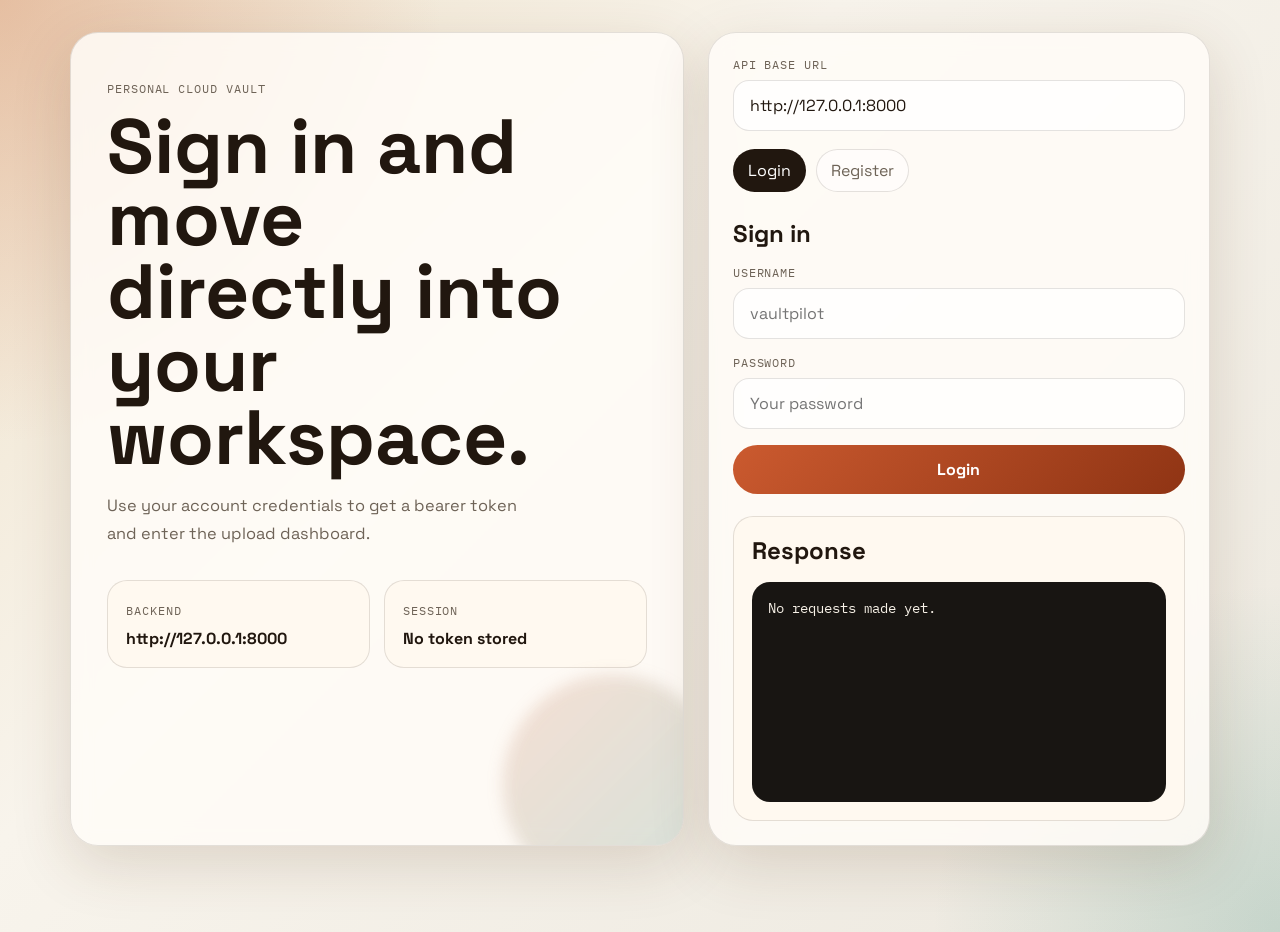
==== frontend/main.html @ 19fe4941 "added UI" ====
<!DOCTYPE html>
<html lang="en">
<head>
  <meta charset="UTF-8">
  <meta name="viewport" content="width=device-width, initial-scale=1.0">
  <title>Cloud Vault Workspace</title>
  <link rel="preconnect" href="https://fonts.googleapis.com">
  <link rel="preconnect" href="https://fonts.gstatic.com" crossorigin>
  <link href="https://fonts.googleapis.com/css2?family=Space+Grotesk:wght@400;500;700&family=IBM+Plex+Mono:wght@400;500&display=swap" rel="stylesheet">
  <link rel="stylesheet" href="./styles.css">
</head>
<body>
  <main class="page-shell">
    <section class="hero-panel">
      <p class="eyebrow">Personal Cloud Vault</p>
      <h1>Your workspace is ready for files and folders.</h1>
      <p class="hero-copy">
        Upload files into root or into one of your folders, then refresh to inspect the current workspace state.
      </p>
      <div class="status-grid">
        <article>
          <span class="status-label">Backend</span>
          <strong id="backend-url-label">http://127.0.0.1:8000</strong>
        </article>
        <article>
          <span class="status-label">Session</span>
          <strong id="session-state">Bearer token stored</strong>
        </article>
      </div>
      <div class="hero-actions">
        <button id="fetch-me" class="secondary-action" type="button">Check Session</button>
        <button id="logout-button" class="ghost-action" type="button">Logout</button>
      </div>
    </section>

    <section class="auth-panel">
      <div class="panel-topbar">
        <label class="api-field">
          <span>API Base URL</span>
          <input id="api-base-url" type="url" value="http://127.0.0.1:8000">
        </label>
      </div>

      <section class="dashboard-panel">
        <div class="dashboard-header">
          <div>
            <p class="eyebrow">Workspace</p>
            <h2>Manage files and folders</h2>
          </div>
          <button id="refresh-data" class="secondary-action" type="button">Refresh Data</button>
        </div>

        <p id="flash-message" class="flash-message" hidden></p>

        <div class="dashboard-grid dashboard-grid-actions">
          <section class="collection-panel">
            <div class="collection-header">
              <h3>Upload File</h3>
            </div>
            <form id="upload-form" class="upload-form">
              <label>
                <span>Select file</span>
                <input id="upload-file" type="file" required>
              </label>
              <label>
                <span>Folder</span>
                <select id="folder-select">
                  <option value="">Root</option>
                </select>
              </label>
              <button class="primary-action" type="submit">Upload File</button>
            </form>
          </section>

          <section class="collection-panel">
            <div class="collection-header">
              <h3>Create Folder</h3>
            </div>
            <form id="create-folder-form" class="upload-form">
              <label>
                <span>Folder name</span>
                <input id="folder-name" type="text" placeholder="Documents" required>
              </label>
              <label>
                <span>Parent folder</span>
                <select id="parent-folder-select">
                  <option value="">Root</option>
                </select>
              </label>
              <button class="primary-action" type="submit">Create Folder</button>
            </form>
          </section>
        </div>

        <div class="dashboard-grid">
          <section class="collection-panel">
            <div class="collection-header">
              <h3>Folders</h3>
              <span id="folder-count" class="pill">0</span>
            </div>
            <ul id="folder-list" class="collection-list">
              <li class="empty-state">No folders loaded yet.</li>
            </ul>
          </section>

          <section class="collection-panel">
            <div class="collection-header">
              <h3>Files</h3>
              <span id="file-count" class="pill">0</span>
            </div>
            <ul id="file-list" class="collection-list">
              <li class="empty-state">No files loaded yet.</li>
            </ul>
          </section>
        </div>
      </section>

      <section class="result-panel">
        <div class="result-header">
          <h3>Response</h3>
        </div>
        <pre id="response-output">No requests made yet.</pre>
      </section>
    </section>
  </main>

  <script src="./common.js"></script>
  <script src="./main.js"></script>
</body>
</html>
---- frontend/styles.css ----
:root {
  --bg: #f3efe5;
  --panel: rgba(255, 252, 247, 0.86);
  --panel-strong: #fff9f0;
  --text: #21170f;
  --muted: #6e6357;
  --line: rgba(33, 23, 15, 0.12);
  --accent: #cb5a2f;
  --accent-dark: #8f3414;
  --shadow: 0 18px 60px rgba(88, 49, 20, 0.16);
}

* {
  box-sizing: border-box;
}

body {
  margin: 0;
  min-height: 100vh;
  font-family: "Space Grotesk", sans-serif;
  color: var(--text);
  background:
    radial-gradient(circle at top left, rgba(203, 90, 47, 0.26), transparent 28%),
    radial-gradient(circle at bottom right, rgba(45, 135, 121, 0.20), transparent 22%),
    linear-gradient(135deg, #efe2ca 0%, #f8f4ec 38%, #ece8df 100%);
}

.page-shell {
  width: min(1140px, calc(100% - 32px));
  margin: 32px auto;
  display: grid;
  grid-template-columns: 1.1fr 0.9fr;
  gap: 24px;
  align-items: stretch;
}

.hero-panel,
.auth-panel {
  border: 1px solid var(--line);
  border-radius: 28px;
  background: var(--panel);
  backdrop-filter: blur(10px);
  box-shadow: var(--shadow);
}

.hero-panel {
  padding: 36px;
  position: relative;
  overflow: hidden;
}

.hero-panel::after {
  content: "";
  position: absolute;
  inset: auto -40px -50px auto;
  width: 220px;
  height: 220px;
  border-radius: 50%;
  background: linear-gradient(135deg, rgba(203, 90, 47, 0.18), rgba(45, 135, 121, 0.20));
  filter: blur(8px);
}

.eyebrow,
.status-label,
label span {
  font-family: "IBM Plex Mono", monospace;
  letter-spacing: 0.08em;
  text-transform: uppercase;
  font-size: 0.72rem;
  color: var(--muted);
}

h1 {
  margin: 14px 0 18px;
  font-size: clamp(2.5rem, 6vw, 4.8rem);
  line-height: 0.95;
  max-width: 10ch;
}

.hero-copy {
  max-width: 44ch;
  font-size: 1.02rem;
  line-height: 1.7;
  color: var(--muted);
}

.status-grid {
  margin-top: 32px;
  display: grid;
  grid-template-columns: repeat(2, minmax(0, 1fr));
  gap: 14px;
}

.status-grid article,
.result-panel {
  background: var(--panel-strong);
  border: 1px solid var(--line);
  border-radius: 20px;
}

.status-grid article {
  padding: 18px;
}

.hero-actions {
  margin-top: 18px;
  display: flex;
  gap: 12px;
  flex-wrap: wrap;
}

.status-grid strong {
  margin-top: 8px;
  display: block;
  font-size: 1rem;
}

.auth-panel {
  padding: 24px;
  display: flex;
  flex-direction: column;
  gap: 18px;
}

.panel-topbar {
  display: flex;
}

.api-field {
  width: 100%;
}

.link-row {
  display: flex;
  gap: 10px;
}

.nav-pill {
  display: inline-flex;
  align-items: center;
  justify-content: center;
  padding: 10px 14px;
  border-radius: 999px;
  border: 1px solid var(--line);
  background: rgba(255, 255, 255, 0.45);
  color: var(--muted);
  text-decoration: none;
}

.nav-pill.is-active {
  background: var(--text);
  color: #fff;
}

.tab-row {
  display: grid;
  grid-template-columns: repeat(2, 1fr);
  gap: 10px;
}

.tab {
  border: 1px solid var(--line);
  border-radius: 999px;
  padding: 12px 18px;
  background: rgba(255, 255, 255, 0.45);
  color: var(--muted);
  font: inherit;
  cursor: pointer;
  transition: transform 160ms ease, background-color 160ms ease, color 160ms ease;
}

.tab:hover,
.tab:focus-visible,
.primary-action:hover,
.secondary-action:hover {
  transform: translateY(-1px);
}

.tab.is-active {
  background: var(--text);
  color: #fff;
}

.auth-form {
  display: none;
  grid-template-columns: 1fr;
  gap: 16px;
  padding: 8px 0 4px;
}

.auth-form.is-visible {
  display: grid;
}

.flash-message {
  margin: 0;
  padding: 12px 14px;
  border-radius: 14px;
  border: 1px solid var(--line);
  background: rgba(33, 23, 15, 0.05);
  color: var(--text);
  font-size: 0.95rem;
}

.flash-message.is-error {
  background: rgba(187, 58, 38, 0.10);
  border-color: rgba(187, 58, 38, 0.25);
  color: #7f2411;
}

.flash-message.is-success {
  background: rgba(35, 126, 94, 0.10);
  border-color: rgba(35, 126, 94, 0.24);
  color: #1d5d46;
}

.auth-form h2,
.dashboard-header h2,
.result-header h3 {
  margin: 0;
  font-size: 1.5rem;
}

label {
  display: grid;
  gap: 8px;
}

input {
  width: 100%;
  border: 1px solid var(--line);
  border-radius: 16px;
  padding: 14px 16px;
  background: rgba(255, 255, 255, 0.72);
  color: var(--text);
  font: inherit;
}

select {
  width: 100%;
  border: 1px solid var(--line);
  border-radius: 16px;
  padding: 14px 16px;
  background: rgba(255, 255, 255, 0.72);
  color: var(--text);
  font: inherit;
}

select:focus {
  outline: 2px solid rgba(203, 90, 47, 0.28);
  outline-offset: 2px;
  border-color: rgba(203, 90, 47, 0.52);
}

input:focus {
  outline: 2px solid rgba(203, 90, 47, 0.28);
  outline-offset: 2px;
  border-color: rgba(203, 90, 47, 0.52);
}

.primary-action,
.secondary-action,
.ghost-action {
  border: none;
  border-radius: 999px;
  cursor: pointer;
  font: inherit;
}

.primary-action {
  padding: 14px 18px;
  background: linear-gradient(135deg, var(--accent), var(--accent-dark));
  color: white;
  font-weight: 700;
}

.secondary-action {
  padding: 10px 14px;
  background: rgba(33, 23, 15, 0.08);
  color: var(--text);
}

.ghost-action {
  padding: 10px 14px;
  border: 1px solid var(--line);
  background: rgba(255, 255, 255, 0.48);
  color: var(--text);
}

.result-panel {
  padding: 18px;
}

.dashboard-panel {
  display: grid;
  gap: 18px;
}

.dashboard-header,
.collection-header {
  display: flex;
  align-items: center;
  justify-content: space-between;
  gap: 12px;
}

.upload-form {
  display: grid;
  gap: 16px;
}

.dashboard-grid {
  display: grid;
  grid-template-columns: repeat(2, minmax(0, 1fr));
  gap: 14px;
}

.dashboard-grid-actions {
  align-items: start;
}

.collection-panel {
  padding: 18px;
  background: var(--panel-strong);
  border: 1px solid var(--line);
  border-radius: 20px;
}

.collection-list {
  list-style: none;
  margin: 16px 0 0;
  padding: 0;
  display: grid;
  gap: 10px;
}

.collection-list li {
  padding: 12px 14px;
  border-radius: 16px;
  background: rgba(33, 23, 15, 0.05);
  border: 1px solid rgba(33, 23, 15, 0.08);
}

.collection-name {
  display: block;
  font-weight: 700;
}

.collection-meta,
.empty-state,
.pill {
  font-family: "IBM Plex Mono", monospace;
  font-size: 0.78rem;
  color: var(--muted);
}

.pill {
  padding: 6px 10px;
  border-radius: 999px;
  background: rgba(33, 23, 15, 0.08);
}

.result-header {
  display: flex;
  justify-content: space-between;
  align-items: center;
  gap: 12px;
}

pre {
  margin: 16px 0 0;
  min-height: 220px;
  max-height: 340px;
  overflow: auto;
  padding: 16px;
  border-radius: 18px;
  background: #181512;
  color: #f7f1e7;
  font-family: "IBM Plex Mono", monospace;
  font-size: 0.88rem;
  line-height: 1.55;
}

@media (max-width: 920px) {
  .page-shell {
    grid-template-columns: 1fr;
  }

  h1 {
    max-width: none;
  }
}

@media (max-width: 560px) {
  .page-shell {
    width: min(100% - 20px, 1140px);
    margin: 10px auto 20px;
  }

  .hero-panel,
  .auth-panel {
    border-radius: 22px;
  }

  .hero-panel,
  .auth-panel,
  .status-grid article,
  .result-panel {
    padding-left: 18px;
    padding-right: 18px;
  }

  .status-grid {
    grid-template-columns: 1fr;
  }

  .result-header {
    align-items: flex-start;
    flex-direction: column;
  }

  .dashboard-grid {
    grid-template-columns: 1fr;
  }
}
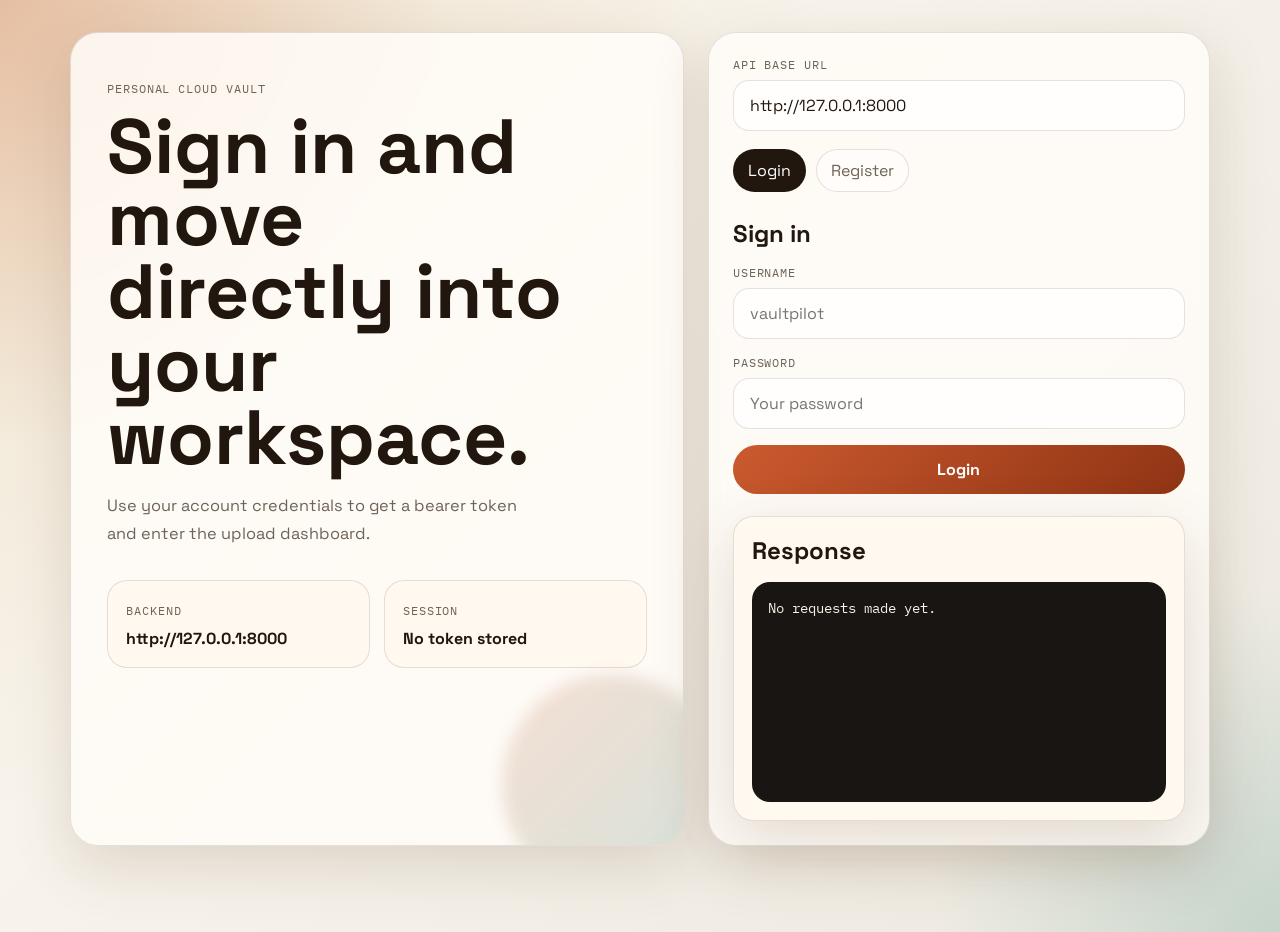
==== commit 514fb35d: "Implement folder and file movement functionality; add download and folder contents retrieval endpoin" ====
--- a/frontend/main.html
+++ b/frontend/main.html
@@ -10,116 +10,130 @@
   <link rel="stylesheet" href="./styles.css">
 </head>
 <body>
-  <main class="page-shell">
-    <section class="hero-panel">
-      <p class="eyebrow">Personal Cloud Vault</p>
-      <h1>Your workspace is ready for files and folders.</h1>
-      <p class="hero-copy">
-        Upload files into root or into one of your folders, then refresh to inspect the current workspace state.
-      </p>
-      <div class="status-grid">
-        <article>
-          <span class="status-label">Backend</span>
-          <strong id="backend-url-label">http://127.0.0.1:8000</strong>
-        </article>
-        <article>
-          <span class="status-label">Session</span>
-          <strong id="session-state">Bearer token stored</strong>
-        </article>
+  <main class="drive-shell">
+    <header class="drive-topbar">
+      <div class="drive-brand">
+        <span class="drive-logo">CV</span>
+        <div>
+          <p class="eyebrow">Personal Cloud Vault</p>
+          <h1 class="drive-title">My Drive</h1>
+        </div>
       </div>
-      <div class="hero-actions">
-        <button id="fetch-me" class="secondary-action" type="button">Check Session</button>
-        <button id="logout-button" class="ghost-action" type="button">Logout</button>
-      </div>
-    </section>
 
-    <section class="auth-panel">
-      <div class="panel-topbar">
-        <label class="api-field">
+      <div class="drive-topbar-actions">
+        <label class="api-field compact-field">
           <span>API Base URL</span>
           <input id="api-base-url" type="url" value="http://127.0.0.1:8000">
         </label>
+        <button id="fetch-me" class="secondary-action" type="button">Check Session</button>
+        <button id="refresh-data" class="secondary-action" type="button">Refresh</button>
+        <button id="logout-button" class="ghost-action" type="button">Logout</button>
       </div>
+    </header>
 
-      <section class="dashboard-panel">
-        <div class="dashboard-header">
-          <div>
-            <p class="eyebrow">Workspace</p>
-            <h2>Manage files and folders</h2>
+    <section class="drive-layout">
+      <aside class="drive-sidebar">
+        <section class="sidebar-card">
+          <p class="eyebrow">Account</p>
+          <h2 id="welcome-heading" class="sidebar-title">Loading workspace...</h2>
+          <p id="workspace-subtitle" class="sidebar-copy">Checking the authenticated user.</p>
+          <div class="status-grid drive-status-grid">
+            <article>
+              <span class="status-label">Backend</span>
+              <strong id="backend-url-label">http://127.0.0.1:8000</strong>
+            </article>
+            <article>
+              <span class="status-label">Session</span>
+              <strong id="session-state">Bearer token stored</strong>
+            </article>
           </div>
-          <button id="refresh-data" class="secondary-action" type="button">Refresh Data</button>
-        </div>
+        </section>
+
+        <section class="sidebar-card">
+          <div class="collection-header">
+            <h3>Upload File</h3>
+          </div>
+          <form id="upload-form" class="upload-form">
+            <label>
+              <span>Select file</span>
+              <input id="upload-file" type="file" required>
+            </label>
+            <label>
+              <span>Folder</span>
+              <select id="folder-select">
+                <option value="">Root</option>
+              </select>
+            </label>
+            <button class="primary-action" type="submit">Upload File</button>
+          </form>
+        </section>
+
+        <section class="sidebar-card">
+          <div class="collection-header">
+            <h3>Create Folder</h3>
+          </div>
+          <form id="create-folder-form" class="upload-form">
+            <label>
+              <span>Folder name</span>
+              <input id="folder-name" type="text" placeholder="Documents" required>
+            </label>
+            <label>
+              <span>Parent folder</span>
+              <select id="parent-folder-select">
+                <option value="">Root</option>
+              </select>
+            </label>
+            <button class="primary-action" type="submit">Create Folder</button>
+          </form>
+        </section>
 
         <p id="flash-message" class="flash-message" hidden></p>
+      </aside>
 
-        <div class="dashboard-grid dashboard-grid-actions">
-          <section class="collection-panel">
-            <div class="collection-header">
-              <h3>Upload File</h3>
+      <section class="drive-main">
+        <section class="drive-overview">
+          <article class="overview-card">
+            <span class="status-label">Folders</span>
+            <strong id="folder-count" class="overview-value">0</strong>
+            <p class="overview-copy">Active folders available in your drive.</p>
+          </article>
+          <article class="overview-card">
+            <span class="status-label">Files</span>
+            <strong id="file-count" class="overview-value">0</strong>
+            <p class="overview-copy">Files currently visible to the authenticated user.</p>
+          </article>
+        </section>
+
+        <section class="drive-section">
+          <div class="section-header">
+            <div>
+              <p class="eyebrow">Folders</p>
+              <h2>Browse folders</h2>
             </div>
-            <form id="upload-form" class="upload-form">
-              <label>
-                <span>Select file</span>
-                <input id="upload-file" type="file" required>
-              </label>
-              <label>
-                <span>Folder</span>
-                <select id="folder-select">
-                  <option value="">Root</option>
-                </select>
-              </label>
-              <button class="primary-action" type="submit">Upload File</button>
-            </form>
-          </section>
+          </div>
+          <ul id="folder-list" class="drive-grid">
+            <li class="empty-state drive-empty">No folders loaded yet.</li>
+          </ul>
+        </section>
 
-          <section class="collection-panel">
-            <div class="collection-header">
-              <h3>Create Folder</h3>
+        <section class="drive-section">
+          <div class="section-header">
+            <div>
+              <p class="eyebrow">Files</p>
+              <h2>Browse files</h2>
             </div>
-            <form id="create-folder-form" class="upload-form">
-              <label>
-                <span>Folder name</span>
-                <input id="folder-name" type="text" placeholder="Documents" required>
-              </label>
-              <label>
-                <span>Parent folder</span>
-                <select id="parent-folder-select">
-                  <option value="">Root</option>
-                </select>
-              </label>
-              <button class="primary-action" type="submit">Create Folder</button>
-            </form>
-          </section>
-        </div>
+          </div>
+          <ul id="file-list" class="drive-list">
+            <li class="empty-state drive-empty">No files loaded yet.</li>
+          </ul>
+        </section>
 
-        <div class="dashboard-grid">
-          <section class="collection-panel">
-            <div class="collection-header">
-              <h3>Folders</h3>
-              <span id="folder-count" class="pill">0</span>
-            </div>
-            <ul id="folder-list" class="collection-list">
-              <li class="empty-state">No folders loaded yet.</li>
-            </ul>
-          </section>
-
-          <section class="collection-panel">
-            <div class="collection-header">
-              <h3>Files</h3>
-              <span id="file-count" class="pill">0</span>
-            </div>
-            <ul id="file-list" class="collection-list">
-              <li class="empty-state">No files loaded yet.</li>
-            </ul>
-          </section>
-        </div>
-      </section>
-
-      <section class="result-panel">
-        <div class="result-header">
-          <h3>Response</h3>
-        </div>
-        <pre id="response-output">No requests made yet.</pre>
+        <section class="result-panel">
+          <div class="result-header">
+            <h3>Response</h3>
+          </div>
+          <pre id="response-output">No requests made yet.</pre>
+        </section>
       </section>
     </section>
   </main>
--- a/frontend/styles.css
+++ b/frontend/styles.css
@@ -23,6 +23,186 @@
     radial-gradient(circle at top left, rgba(203, 90, 47, 0.26), transparent 28%),
     radial-gradient(circle at bottom right, rgba(45, 135, 121, 0.20), transparent 22%),
     linear-gradient(135deg, #efe2ca 0%, #f8f4ec 38%, #ece8df 100%);
+}
+
+.drive-shell {
+  width: min(1380px, calc(100% - 28px));
+  margin: 18px auto 28px;
+}
+
+.drive-topbar {
+  display: flex;
+  justify-content: space-between;
+  align-items: center;
+  gap: 20px;
+  padding: 18px 22px;
+  border: 1px solid var(--line);
+  border-radius: 26px;
+  background: rgba(255, 252, 247, 0.88);
+  backdrop-filter: blur(10px);
+  box-shadow: var(--shadow);
+}
+
+.drive-brand {
+  display: flex;
+  align-items: center;
+  gap: 16px;
+}
+
+.drive-logo {
+  display: inline-flex;
+  align-items: center;
+  justify-content: center;
+  width: 54px;
+  height: 54px;
+  border-radius: 18px;
+  background: linear-gradient(135deg, var(--accent), #df9d35);
+  color: white;
+  font-family: "IBM Plex Mono", monospace;
+  font-weight: 700;
+}
+
+.drive-title {
+  margin: 4px 0 0;
+  font-size: 2rem;
+}
+
+.drive-topbar-actions {
+  display: flex;
+  align-items: center;
+  gap: 10px;
+  flex-wrap: wrap;
+}
+
+.compact-field {
+  min-width: 240px;
+}
+
+.drive-layout {
+  margin-top: 18px;
+  display: grid;
+  grid-template-columns: 320px minmax(0, 1fr);
+  gap: 18px;
+}
+
+.drive-sidebar,
+.drive-main {
+  display: grid;
+  gap: 18px;
+}
+
+.sidebar-card,
+.drive-section,
+.overview-card,
+.result-panel {
+  border: 1px solid var(--line);
+  border-radius: 24px;
+  background: rgba(255, 252, 247, 0.88);
+  backdrop-filter: blur(10px);
+  box-shadow: var(--shadow);
+}
+
+.sidebar-card,
+.drive-section,
+.result-panel {
+  padding: 20px;
+}
+
+.sidebar-title {
+  margin: 6px 0 8px;
+  font-size: 1.5rem;
+}
+
+.sidebar-copy,
+.overview-copy {
+  margin: 0;
+  color: var(--muted);
+  line-height: 1.55;
+}
+
+.drive-status-grid {
+  grid-template-columns: 1fr;
+}
+
+.drive-overview {
+  display: grid;
+  grid-template-columns: repeat(2, minmax(0, 1fr));
+  gap: 16px;
+}
+
+.overview-card {
+  padding: 20px;
+}
+
+.overview-value {
+  display: block;
+  margin: 10px 0 8px;
+  font-size: 2.2rem;
+}
+
+.section-header {
+  display: flex;
+  align-items: center;
+  justify-content: space-between;
+  gap: 12px;
+}
+
+.section-header h2 {
+  margin: 6px 0 0;
+  font-size: 1.45rem;
+}
+
+.drive-grid {
+  list-style: none;
+  margin: 18px 0 0;
+  padding: 0;
+  display: grid;
+  grid-template-columns: repeat(auto-fill, minmax(220px, 1fr));
+  gap: 14px;
+}
+
+.drive-card {
+  padding: 16px;
+  border-radius: 18px;
+  background: rgba(33, 23, 15, 0.05);
+  border: 1px solid rgba(33, 23, 15, 0.08);
+}
+
+.drive-card-icon {
+  display: inline-flex;
+  margin-bottom: 12px;
+  padding: 6px 10px;
+  border-radius: 999px;
+  background: rgba(203, 90, 47, 0.12);
+  color: var(--accent-dark);
+  font-family: "IBM Plex Mono", monospace;
+  font-size: 0.72rem;
+}
+
+.drive-list {
+  list-style: none;
+  margin: 18px 0 0;
+  padding: 0;
+  display: grid;
+  gap: 10px;
+}
+
+.drive-row {
+  display: flex;
+  justify-content: space-between;
+  align-items: center;
+  gap: 12px;
+  padding: 14px 16px;
+  border-radius: 18px;
+  background: rgba(33, 23, 15, 0.05);
+  border: 1px solid rgba(33, 23, 15, 0.08);
+}
+
+.drive-empty {
+  padding: 18px;
+  border-radius: 18px;
+  background: rgba(33, 23, 15, 0.05);
+  border: 1px dashed rgba(33, 23, 15, 0.12);
 }
 
 .page-shell {
@@ -382,6 +562,14 @@
 }
 
 @media (max-width: 920px) {
+  .drive-layout {
+    grid-template-columns: 1fr;
+  }
+
+  .drive-overview {
+    grid-template-columns: 1fr;
+  }
+
   .page-shell {
     grid-template-columns: 1fr;
   }
@@ -392,6 +580,28 @@
 }
 
 @media (max-width: 560px) {
+  .drive-shell {
+    width: min(100% - 16px, 1380px);
+    margin: 10px auto 20px;
+  }
+
+  .drive-topbar {
+    padding: 16px;
+  }
+
+  .drive-topbar,
+  .sidebar-card,
+  .drive-section,
+  .result-panel,
+  .overview-card {
+    border-radius: 20px;
+  }
+
+  .drive-row {
+    align-items: flex-start;
+    flex-direction: column;
+  }
+
   .page-shell {
     width: min(100% - 20px, 1140px);
     margin: 10px auto 20px;
